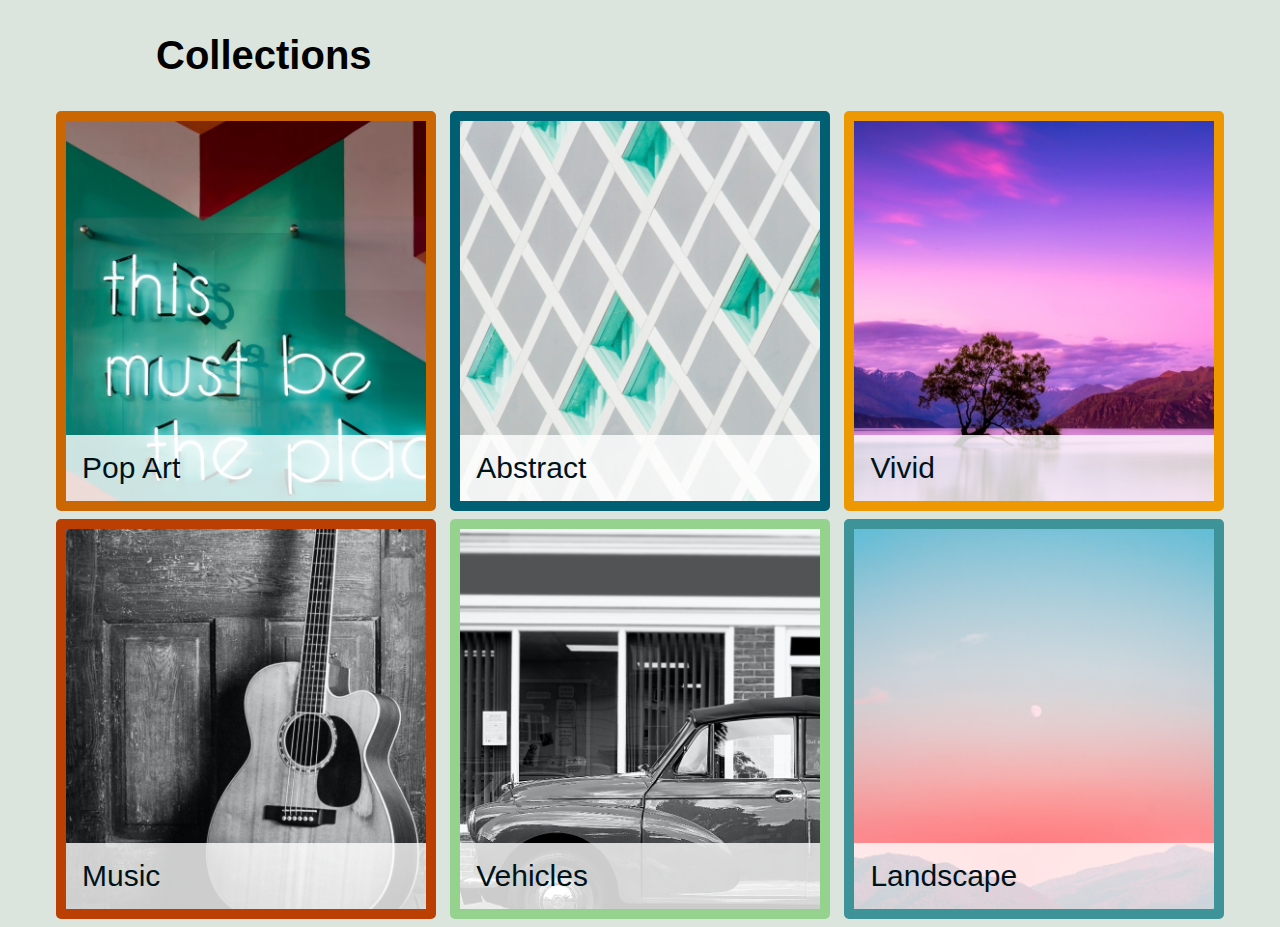
==== collections/index.html @ 9d3f68d4 "(feat) collections" ====
<!DOCTYPE html>
<html lang="en">

<head>
  <meta charset="UTF-8">
  <meta name="viewport"
    content="width=device-width, initial-scale=1.0">
  <title>Document</title>
  <link rel="stylesheet" href="./styles.css" />
</head>

<body>
  <section>
    <h2>Collections</h2>
    <ul>
      <li>
        <figure class="color7">
          <img src="images/pop-art.jpeg"
            alt="Pop Art: This must be the place" />
          <figcaption><a href="#">Pop Art</a></figcaption>
        </figure>
      </li>
      <li>
        <figure class="color2">
          <img src="images/abstract.jpeg"
            alt="Abstract: grey and green squares." />
          <figcaption><a href="#">Abstract</a></figcaption>
        </figure>
      </li>
      <li>
        <figure class="color6">
          <img src="images/vivid.jpeg"
            alt="Tree on island in lake with purple sunrise." />
          <figcaption><a href="#">Vivid</a></figcaption>
        </figure>
      </li>
      <li>
        <figure class="color8">
          <img src="images/music.jpeg"
            alt="Music: guitar leaning against wall." />
          <figcaption><a href="#">Music</a></figcaption>
        </figure>
      </li>
      <li>
        <figure class="color4">
          <img src="images/vehicles.jpeg"
            alt="Vehicles: 1930's car on street." />
          <figcaption><a href="#">Vehicles</a></figcaption>
        </figure>
      </li>
      <li>
        <figure class="color3">
          <img src="images/landscape.jpeg"
            alt="Landscape: moonrise over tree-covered mountains." />
          <figcaption><a href="#">Landscape</a></figcaption>
        </figure>
      </li>
    </ul>
  </section>
</body>

</html>
---- collections/styles.css ----
:root {
  --color1: #001219;
  --color2: #005f73;
  --color3: #3d9397;
  --color4: #94d28d;
  --color5: #e9d8a6;
  --color6: #ee9800;
  --color7: #ca6702;
  --color8: #bb3e03;
  --color9: #ae2012;
  --color10: #9b2226;
}

/* generic site styles */

html {
  box-sizing: border-box;
}

*,
*::before,
*::after {
  box-sizing: inherit;
}

body {
  font-family: 'Segoe UI', Tahoma, Geneva, Verdana, sans-serif;
  background-color: #DBE5DE;
  padding: 0;
  margin: 0;
}

section {
  max-width: 1200px;
  margin: 0 auto;
  padding: 0 1rem;
}

section h2 {
  font-size: 2.5rem;
}

section ul {
  margin: 0;
  padding: 0;
  list-style-type: none;
}

figure {
  padding: 0;
  margin: 0 0 0.5rem 0;
  max-height: 400px;
  overflow: hidden;
  border-width: 10px;
  border-style: solid;
  border-radius: 5px;
  position: relative;
}

figure img {
  width: 100%;
  object-fit: cover;
  object-position: 0 -150px;
  margin-bottom: -4px;
}

figcaption {
  position: absolute;
  background-color: rgba(255, 255, 255, 0.8);
  bottom: 0;
  width: 100%;
  font-size: 1.875rem;
  margin: 0;
  padding: 0;
}

figcaption a {
  text-decoration: none;
  color: var(--color1);
  display: block;
  padding: 16px;
}


.color2,
.color2 a:hover {
    border-color: var(--color2);
    color: var(--color2);
}

.color3,
.color3 a:hover {
    border-color: var(--color3);
    color: var(--color3);
}

.color4,
.color4 a:hover {
    border-color: var(--color4);
    color: var(--color4);
}

.color6,
.color6 a:hover {
    border-color: var(--color6);
    color: var(--color6);
}

.color7,
.color7 a:hover {
    border-color: var(--color7);
    color: var(--color7);
}

.color8,
.color8 a:hover {
    border-color: var(--color8);
    color: var(--color8);
}

/* Initial mobile layout: a series of images stacked on top of each other with the figure caption over the image. */


/* At this breakpoint, transition to 2 figures per line */

@media (min-width: 550px) {
  section ul {
    display: flex;
    flex-wrap: wrap;
    justify-content: space-between;
  }

  section li {
    flex-basis: 49.5%
  }
  figure img {
    object-position: 0
  }
}


/* At this breakpoint, transition to 3 figures per line */

@media (min-width: 800px) {
  section h2 {
    margin-left: 100px;
  }
  section li {
    flex-basis: 32.5%
  }
}
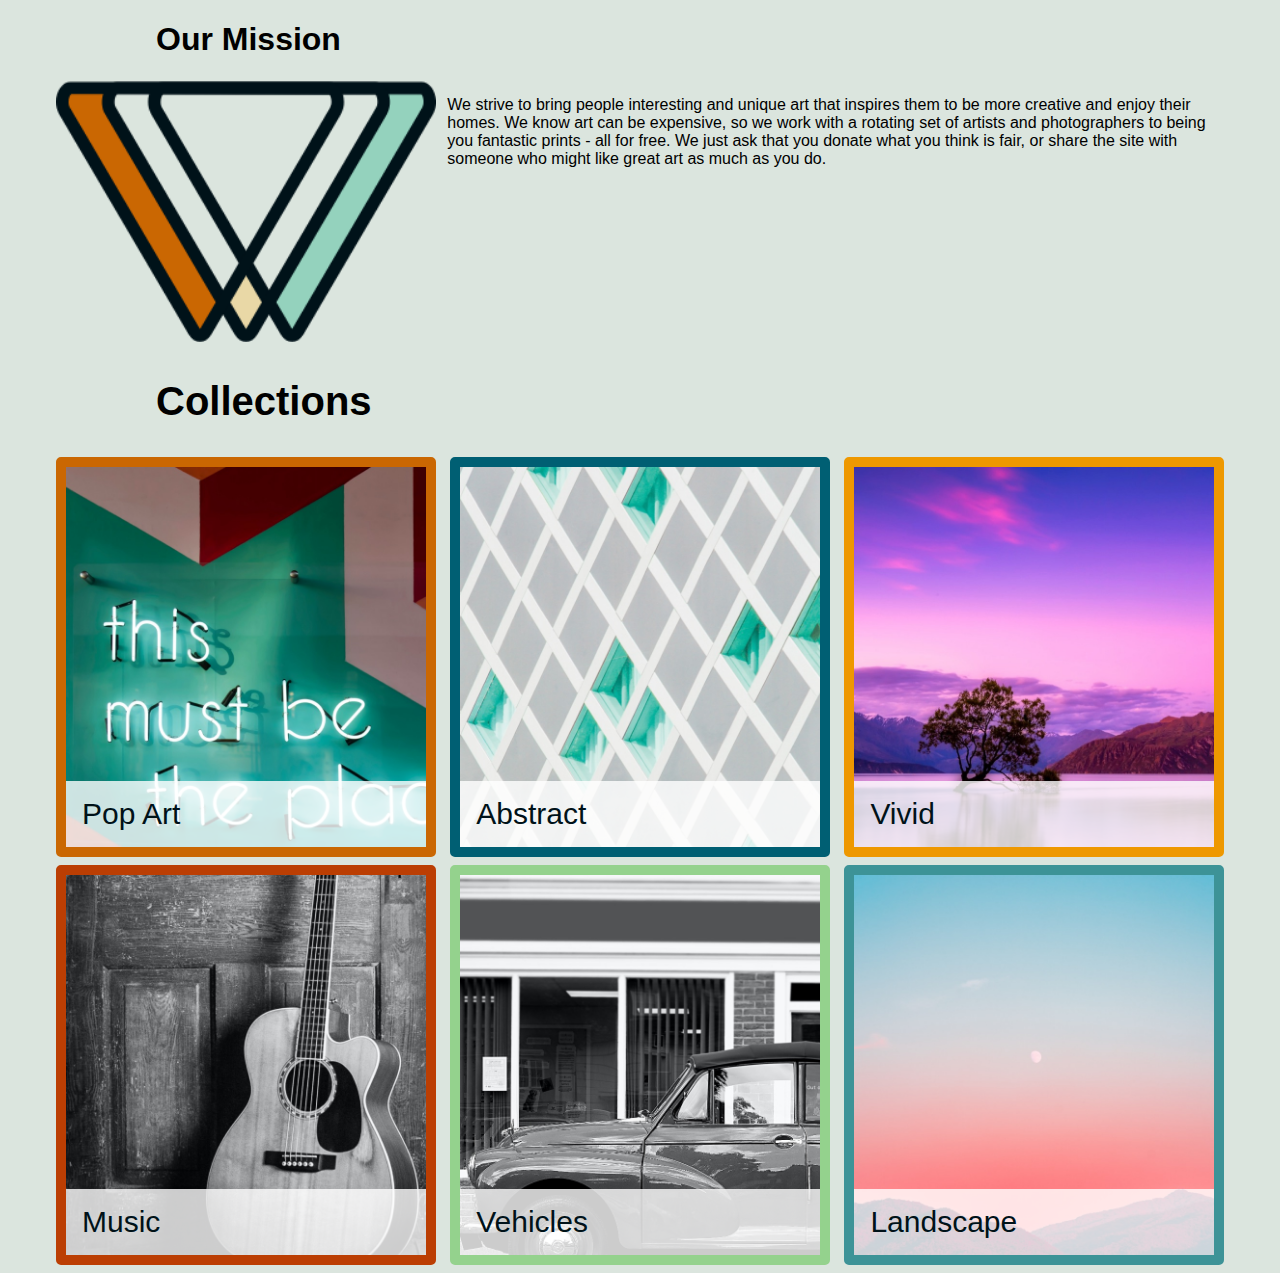
==== commit 96cee80d: "add the header section" ====
--- a/collections/index.html
+++ b/collections/index.html
@@ -9,7 +9,24 @@
   <link rel="stylesheet" href="./styles.css" />
 </head>
 
+
 <body>
+  <header>
+    <h1>Our Mission</h1>
+    <div class="header-description">
+      <div class="image-container">
+        <img src="./images/logo.png" alt="page logo" />
+      </div>
+      <p>We strive to bring people interesting and unique
+        art that inspires them to be more creative and enjoy
+        their homes. We know art can be expensive, so we
+        work with a rotating set of artists and
+        photographers to being you fantastic prints - all
+        for free. We just ask that you donate what you think
+        is fair, or share the site with someone who might
+        like great art as much as you do. </p>
+    </div>
+  </header>
   <section>
     <h2>Collections</h2>
     <ul>
--- a/collections/styles.css
+++ b/collections/styles.css
@@ -30,7 +30,7 @@
   margin: 0;
 }
 
-section {
+section, header {
   max-width: 1200px;
   margin: 0 auto;
   padding: 0 1rem;
@@ -81,6 +81,15 @@
   padding: 16px;
 }
 
+.header-description {
+  display: flex;
+  flex-direction: column;
+}  
+
+.image-container {
+  order: 2;
+}
+
 
 .color2,
 .color2 a:hover {
@@ -120,6 +129,17 @@
 
 /* Initial mobile layout: a series of images stacked on top of each other with the figure caption over the image. */
 
+
+/* order styles */
+.order-1 {
+  order: 1;
+}
+.order-2 {
+  order: 2;
+}
+.order-3 {
+  order: 3;
+}
 
 /* At this breakpoint, transition to 2 figures per line */
 
@@ -130,6 +150,25 @@
     justify-content: space-between;
   }
 
+  .header-description {
+    display: flex;
+    flex-direction: row;
+    justify-content: space-between;
+  }  
+
+  header .image-container {
+    flex-basis: 32.5%;
+    order: 0;
+  }
+
+  header img {
+    width: 100%;
+  }
+  
+  header p {
+    flex-basis: 65.5%;
+  }
+
   section li {
     flex-basis: 49.5%
   }
@@ -145,7 +184,19 @@
   section h2 {
     margin-left: 100px;
   }
+  header h1 {
+    margin-left: 100px;
+  }
   section li {
     flex-basis: 32.5%
   }
+
+  header .image-container {
+    flex-basis: 32.5%;
+    /* order: 1; */
+  }
+  
+  header p {
+    flex-basis: 66.5%;
+  }
 }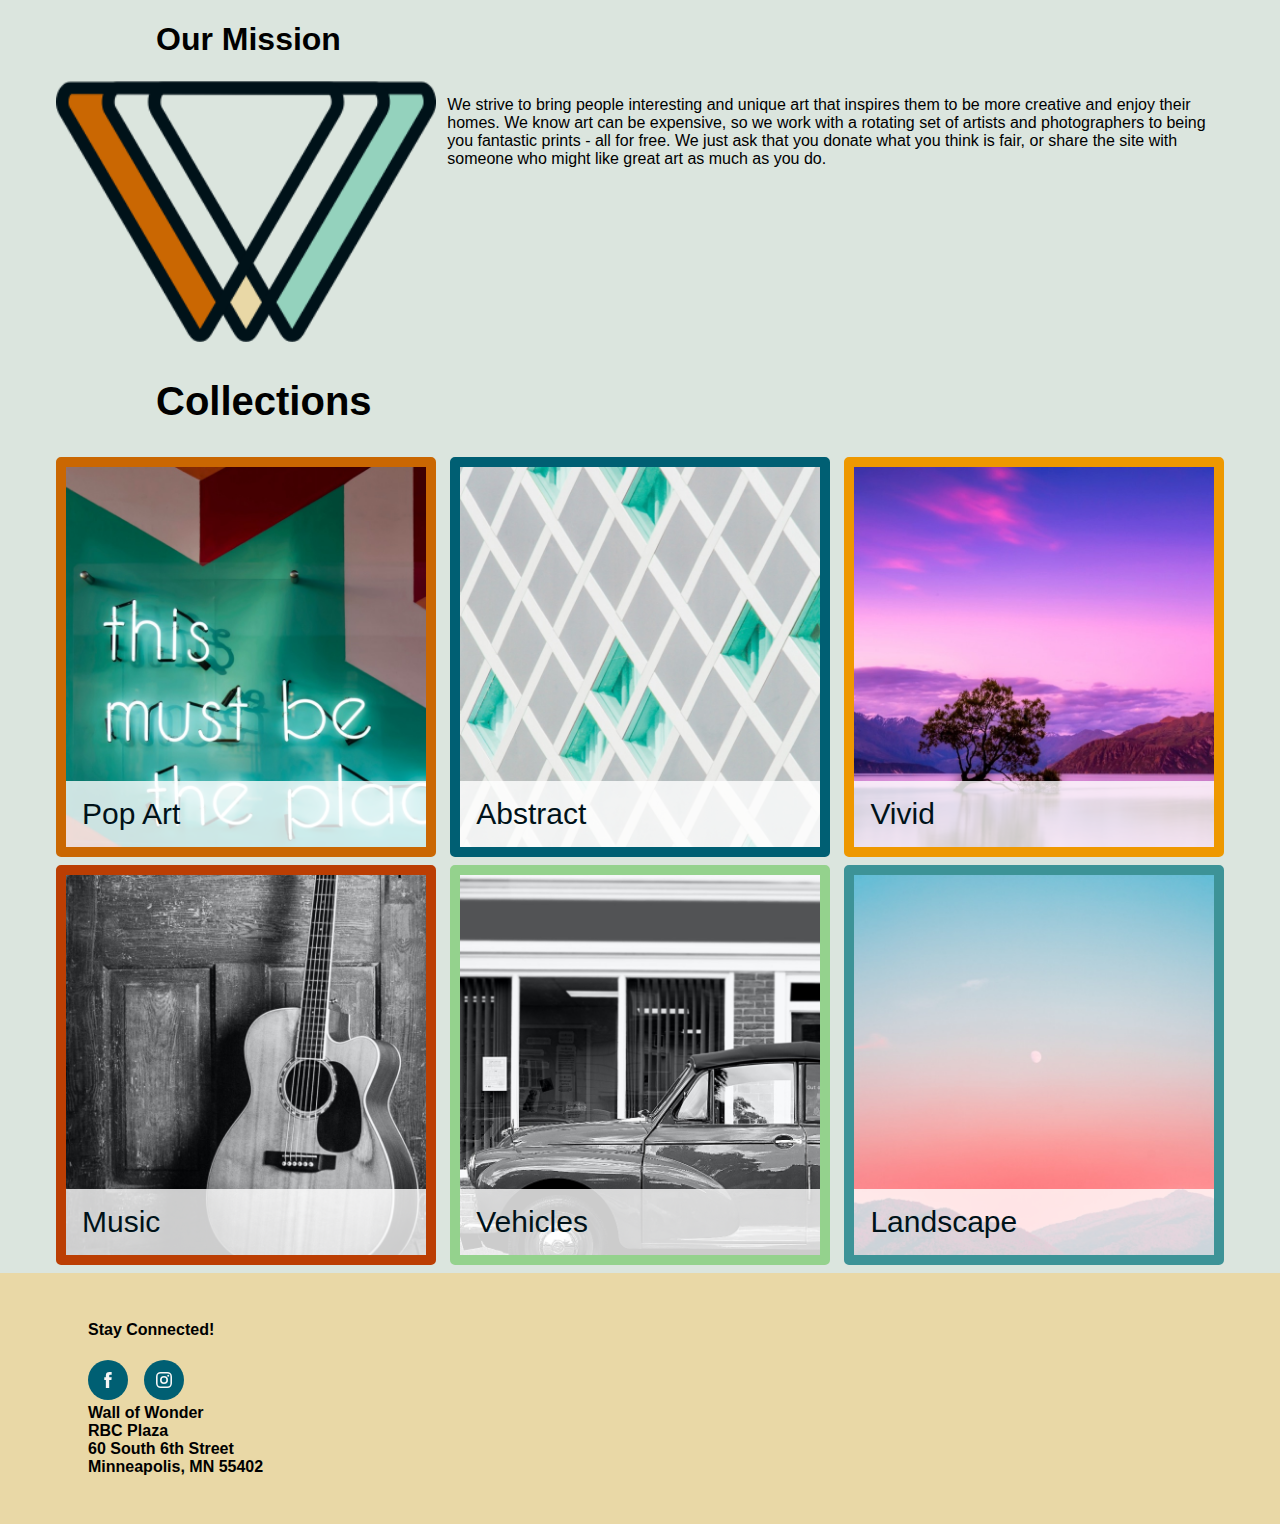
==== commit 85df86d4: "(feat) css work" ====
--- a/collections/index.html
+++ b/collections/index.html
@@ -74,6 +74,33 @@
       </li>
     </ul>
   </section>
+  <div class="footer">
+    <footer>
+      <div class="social">
+        <h4>Stay Connected!</h4>
+        <ul>
+          <li>
+            <a href="https://www.facebook.com"
+              target="_blank"><img
+                src="images/facebook-icon.svg"
+                alt="Visit us at Facebook." /></a>
+          </li>
+          <li>
+            <a href="https://www.instagram.com"
+              target="_blank"><img
+                src="images/instagram-icon.svg"
+                alt="Visit us on Instagram." /></a>
+          </li>
+        </ul>
+      </div>
+      <address>
+        Wall of Wonder <br />
+        RBC Plaza<br />
+        60 South 6th Street<br />
+        Minneapolis, MN 55402
+      </address>
+    </footer>
+  </div>
 </body>
 
 </html>--- a/collections/styles.css
+++ b/collections/styles.css
@@ -30,7 +30,7 @@
   margin: 0;
 }
 
-section, header {
+section, header, footer {
   max-width: 1200px;
   margin: 0 auto;
   padding: 0 1rem;
@@ -91,6 +91,7 @@
 }
 
 
+
 .color2,
 .color2 a:hover {
     border-color: var(--color2);
@@ -127,6 +128,40 @@
     color: var(--color8);
 }
 
+.footer {
+  background-color: var(--color5);
+}
+
+footer {
+  padding: 3rem;
+  display: flex;
+  flex-flow: column wrap;
+  max-width: 1200px;
+  margin: 0 auto;
+}
+
+footer h4 {
+  margin-top: 0;
+}
+
+footer ul {
+  list-style-type: none;
+  padding: 0;
+  margin: 0;
+  display: flex;
+  flex-flow: row wrap;
+}
+
+footer li {
+  margin-right: 1rem;
+}
+
+footer address {
+  font-style: normal;
+  margin-top: 2rem;
+  font-weight: bold;
+}
+
 /* Initial mobile layout: a series of images stacked on top of each other with the figure caption over the image. */
 
 
@@ -144,6 +179,15 @@
 /* At this breakpoint, transition to 2 figures per line */
 
 @media (min-width: 550px) {
+  footer {
+    display: flex;
+    flex-flow: row wrap;
+    justify-content: space-between;
+  }
+  footer address {
+    margin-top: 0;
+  }
+
   section ul {
     display: flex;
     flex-wrap: wrap;
@@ -172,6 +216,10 @@
   section li {
     flex-basis: 49.5%
   }
+
+  .social, address {
+    flex-basis: 49.5%
+  }
   figure img {
     object-position: 0
   }
@@ -181,6 +229,7 @@
 /* At this breakpoint, transition to 3 figures per line */
 
 @media (min-width: 800px) {
+  
   section h2 {
     margin-left: 100px;
   }
@@ -199,4 +248,7 @@
   header p {
     flex-basis: 66.5%;
   }
+  address {
+    flex-basis: 65.5%;
+  }
 }